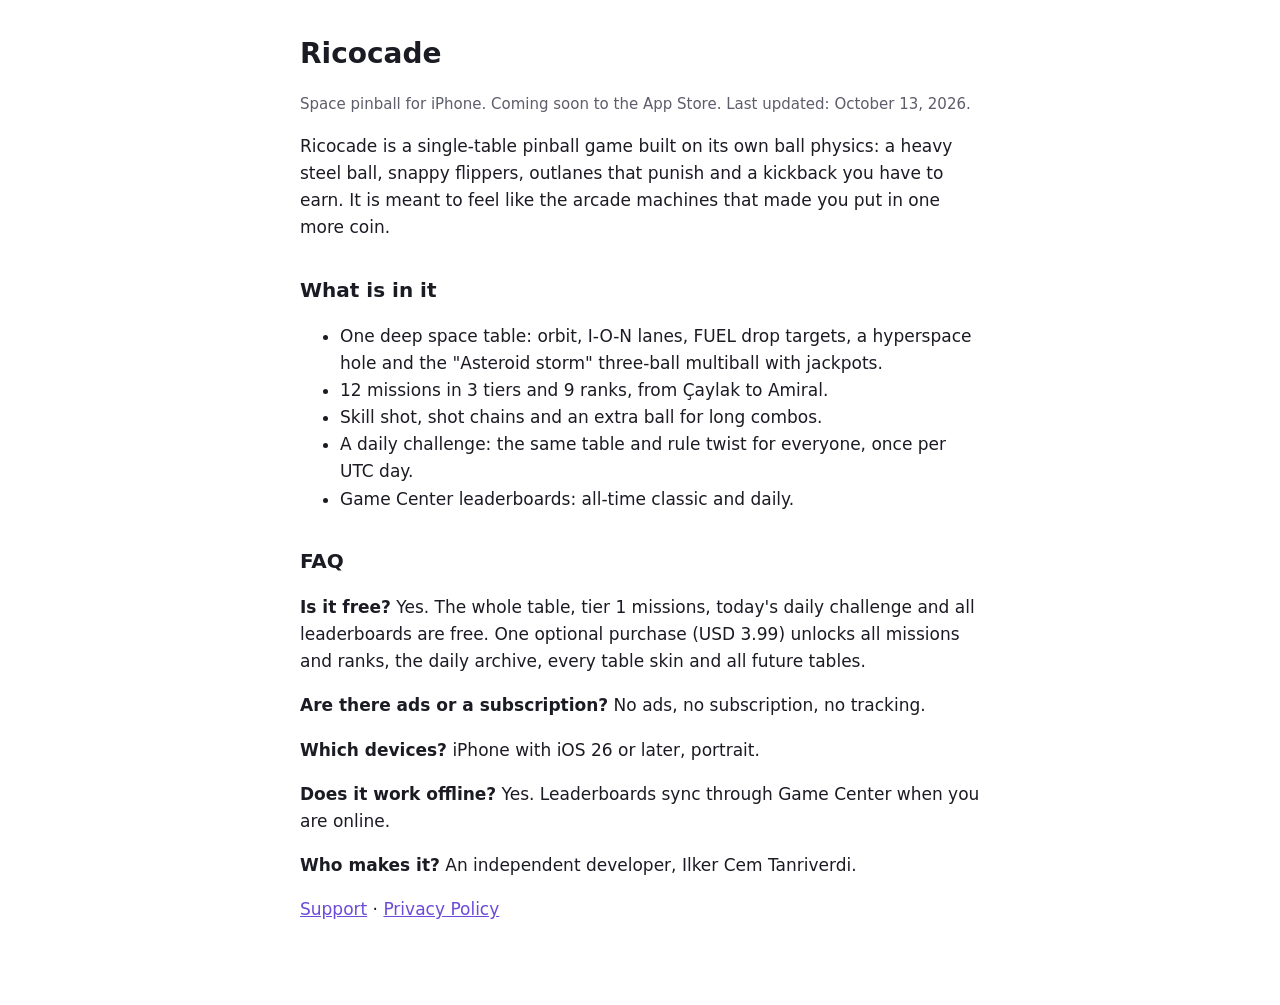
==== index.html @ 4fe1187f "Ricocade site: landing, privacy, support" ====
<!doctype html>
<html lang="en"><head><meta charset="utf-8"><meta name="viewport" content="width=device-width,initial-scale=1">
<title>Ricocade: Space Pinball for iPhone</title>
<meta name="description" content="Ricocade is a retro-hard space pinball game for iPhone with real ball physics, missions, ranks, a daily challenge and Game Center leaderboards. Free to play, one optional unlock, no ads.">
<link rel="stylesheet" href="style.css">
<script type="application/ld+json">
{
  "@context": "https://schema.org",
  "@type": "VideoGame",
  "name": "Ricocade",
  "alternateName": "Ricocade: Space Pinball",
  "description": "Retro-hard space pinball for iPhone with real ball physics, 12 missions, 9 ranks, a daily challenge and Game Center leaderboards.",
  "genre": ["Pinball", "Arcade"],
  "gamePlatform": "iPhone",
  "operatingSystem": "iOS 26 or later",
  "applicationCategory": "GameApplication",
  "author": {"@type": "Person", "name": "Ilker Cem Tanriverdi"},
  "offers": [
    {"@type": "Offer", "name": "Free to play", "price": "0", "priceCurrency": "USD"},
    {"@type": "Offer", "name": "Full game unlock (one-time)", "price": "3.99", "priceCurrency": "USD"}
  ]
}
</script>
</head>
<body><main>
<h1>Ricocade</h1>
<p class="muted">Space pinball for iPhone. Coming soon to the App Store. Last updated: October 13, 2026.</p>

<p>Ricocade is a single-table pinball game built on its own ball physics: a heavy steel ball, snappy flippers, outlanes that punish and a kickback you have to earn. It is meant to feel like the arcade machines that made you put in one more coin.</p>

<h2>What is in it</h2>
<ul>
<li>One deep space table: orbit, I-O-N lanes, FUEL drop targets, a hyperspace hole and the "Asteroid storm" three-ball multiball with jackpots.</li>
<li>12 missions in 3 tiers and 9 ranks, from Çaylak to Amiral.</li>
<li>Skill shot, shot chains and an extra ball for long combos.</li>
<li>A daily challenge: the same table and rule twist for everyone, once per UTC day.</li>
<li>Game Center leaderboards: all-time classic and daily.</li>
</ul>

<h2>FAQ</h2>
<p><strong>Is it free?</strong> Yes. The whole table, tier 1 missions, today's daily challenge and all leaderboards are free. One optional purchase (USD 3.99) unlocks all missions and ranks, the daily archive, every table skin and all future tables.</p>
<p><strong>Are there ads or a subscription?</strong> No ads, no subscription, no tracking.</p>
<p><strong>Which devices?</strong> iPhone with iOS 26 or later, portrait.</p>
<p><strong>Does it work offline?</strong> Yes. Leaderboards sync through Game Center when you are online.</p>
<p><strong>Who makes it?</strong> An independent developer, Ilker Cem Tanriverdi.</p>

<p><a href="support.html">Support</a> · <a href="privacy.html">Privacy Policy</a></p>
</main></body></html>
---- style.css ----
:root{--bg:#fff;--fg:#1b1b24;--muted:#5d5d6b;--accent:#6b4bd8}
@media(prefers-color-scheme:dark){:root{--bg:#12121a;--fg:#ececf3;--muted:#a0a0b2;--accent:#a58bff}}
body{margin:0;background:var(--bg);color:var(--fg);font:17px/1.6 -apple-system,system-ui,sans-serif}
main{max-width:680px;margin:0 auto;padding:32px 20px 64px}
h1{font-size:28px;margin:0 0 4px}h2{font-size:20px;margin-top:32px}
.muted{color:var(--muted);font-size:15px}a{color:var(--accent)}
hr{border:0;border-top:1px solid var(--muted);opacity:.3;margin:40px 0}
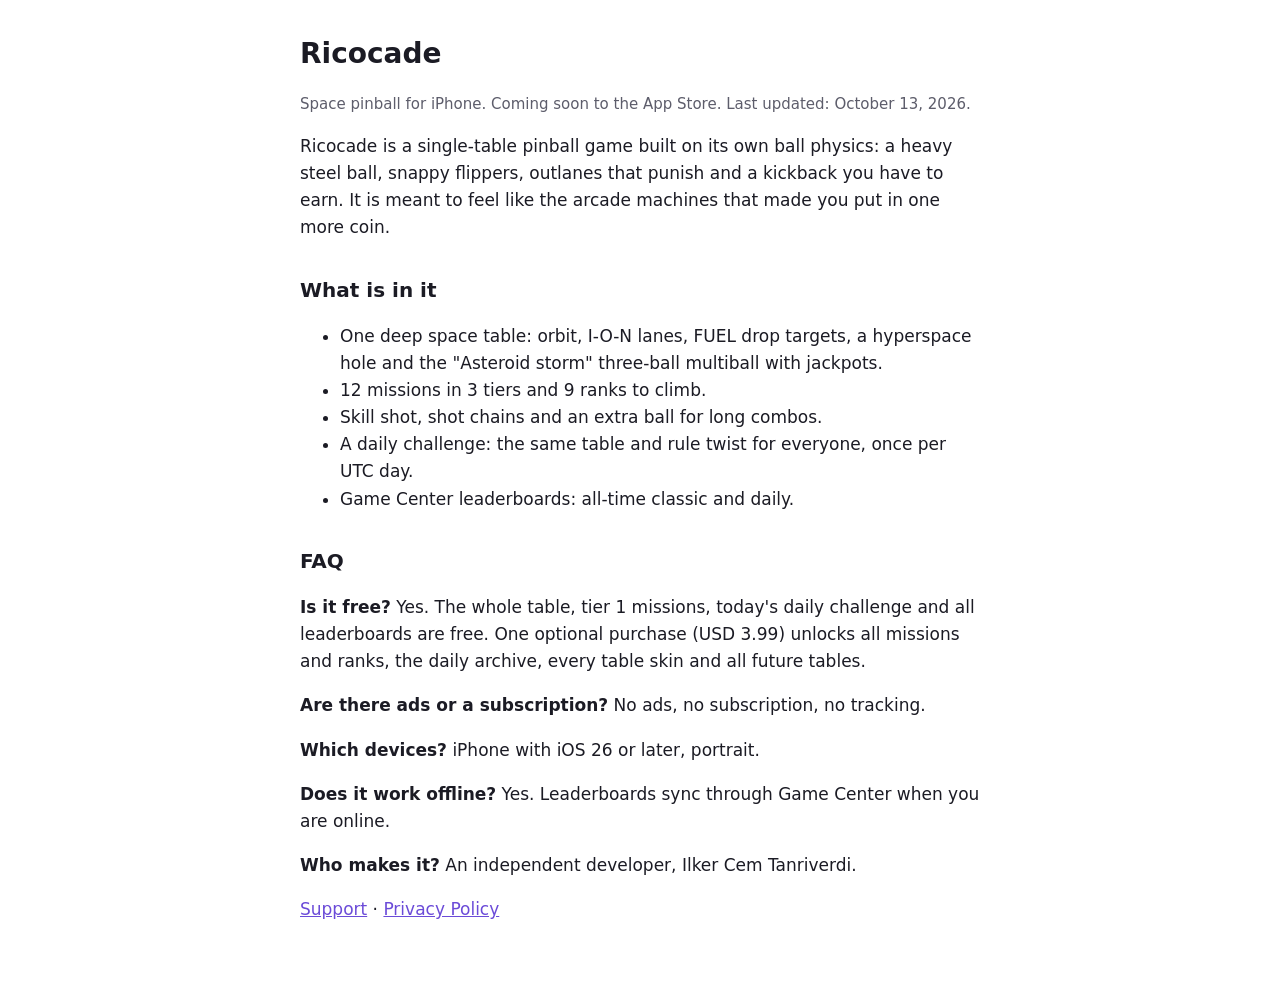
==== commit f2a10cfd: "Rank line: 9 ranks to climb Co-Authored-By: Claude Opus 5.5 <noreply@anthropic.com>" ====
--- a/index.html
+++ b/index.html
@@ -31,7 +31,7 @@
 <h2>What is in it</h2>
 <ul>
 <li>One deep space table: orbit, I-O-N lanes, FUEL drop targets, a hyperspace hole and the "Asteroid storm" three-ball multiball with jackpots.</li>
-<li>12 missions in 3 tiers and 9 ranks, from Çaylak to Amiral.</li>
+<li>12 missions in 3 tiers and 9 ranks to climb.</li>
 <li>Skill shot, shot chains and an extra ball for long combos.</li>
 <li>A daily challenge: the same table and rule twist for everyone, once per UTC day.</li>
 <li>Game Center leaderboards: all-time classic and daily.</li>
